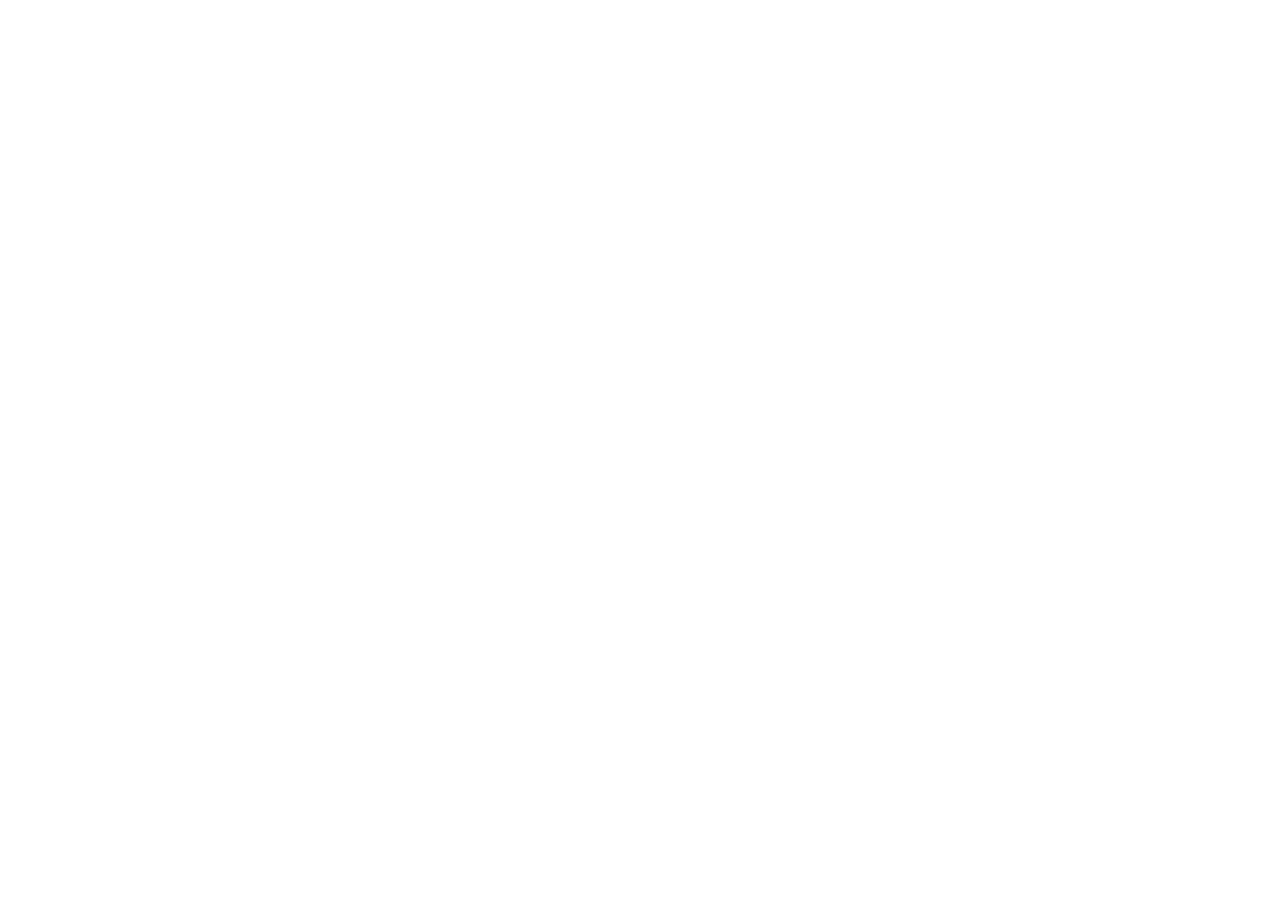
==== index.html @ 256da6f1 "feat: project scaffold with fleet data for 9 DA40NG aircraft" ====
<!DOCTYPE html>
<html lang="it">
<head>
  <meta charset="UTF-8">
  <meta name="viewport" content="width=device-width, initial-scale=1.0">
  <title>DA40NG Mass & Balance — Urbe Flight School</title>
  <link rel="stylesheet" href="css/style.css">
</head>
<body>
  <div id="app"></div>
  <script type="module" src="js/ui.js"></script>
</body>
</html>
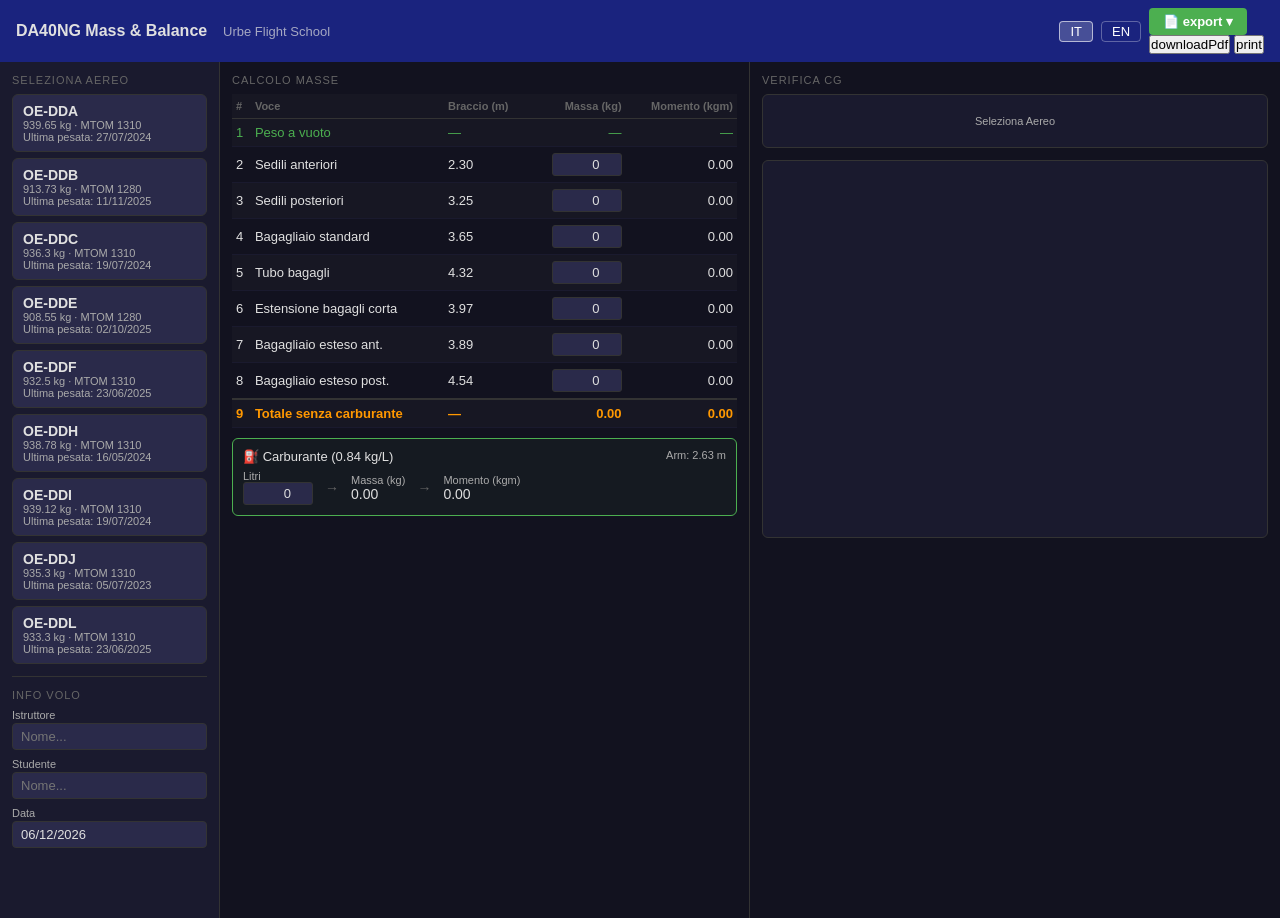
==== commit d41baa6e: "fix: use dd/mm/yyyy date format instead of browser date picker" ====
--- a/index.html
+++ b/index.html
@@ -7,7 +7,112 @@
   <link rel="stylesheet" href="css/style.css">
 </head>
 <body>
-  <div id="app"></div>
-  <script type="module" src="js/ui.js"></script>
+
+<!-- Top Bar -->
+<div class="topbar">
+  <div>
+    <span class="topbar-title" data-i18n="appTitle">DA40NG Mass & Balance</span>
+    <span class="topbar-subtitle" data-i18n="appSubtitle">Urbe Flight School</span>
+  </div>
+  <div class="topbar-actions">
+    <button class="lang-btn active" data-lang="it">IT</button>
+    <button class="lang-btn" data-lang="en">EN</button>
+    <div class="dropdown" id="exportDropdown">
+      <button class="btn-pdf" id="btnExport">📄 <span data-i18n="export">Esporta</span> ▾</button>
+      <div class="dropdown-menu" id="exportMenu">
+        <button class="dropdown-item" id="btnDownloadPdf" data-i18n="downloadPdf">Scarica PDF</button>
+        <button class="dropdown-item" id="btnPrint" data-i18n="print">Stampa</button>
+      </div>
+    </div>
+  </div>
+</div>
+
+<!-- Dashboard 3-column layout -->
+<div class="dashboard">
+
+  <!-- LEFT: Aircraft selection + flight info -->
+  <div class="panel-left">
+    <div class="section-label" data-i18n="selectAircraft">Seleziona Aereo</div>
+    <div id="aircraftList"></div>
+
+    <div class="flight-info">
+      <div class="section-label" data-i18n="flightInfo">Info Volo</div>
+      <div class="field-group">
+        <div class="field-label" data-i18n="instructor">Istruttore</div>
+        <input class="field-input" type="text" id="instructorName" placeholder="Nome...">
+      </div>
+      <div class="field-group">
+        <div class="field-label" data-i18n="student">Studente</div>
+        <input class="field-input" type="text" id="studentName" placeholder="Nome...">
+      </div>
+      <div class="field-group">
+        <div class="field-label" data-i18n="date">Data</div>
+        <input class="field-input" type="text" id="flightDate" placeholder="gg/mm/aaaa" maxlength="10">
+      </div>
+    </div>
+  </div>
+
+  <!-- CENTER: Weight calculation table -->
+  <div class="panel-center">
+    <div class="section-label" data-i18n="massCalc">Calcolo Masse</div>
+    <table class="calc-table">
+      <thead>
+        <tr>
+          <th>#</th>
+          <th data-i18n="station">Voce</th>
+          <th data-i18n="arm">Braccio (m)</th>
+          <th data-i18n="massKg">Massa (kg)</th>
+          <th data-i18n="momentKgm">Momento (kgm)</th>
+        </tr>
+      </thead>
+      <tbody id="calcBody"></tbody>
+    </table>
+
+    <!-- Fuel section -->
+    <div class="fuel-section">
+      <div class="fuel-header">
+        <span>⛽ <span data-i18n="fuel">Carburante</span> (0.84 kg/L)</span>
+        <span style="font-size:11px;color:var(--text-secondary);">Arm: 2.63 m</span>
+      </div>
+      <div class="fuel-input-row">
+        <div>
+          <div class="fuel-label" data-i18n="fuelLiters">Litri</div>
+          <input class="mass-input" type="number" id="fuelInput" min="0" max="148" step="1" value="0">
+        </div>
+        <div style="color:var(--text-muted);">→</div>
+        <div>
+          <div class="fuel-label" data-i18n="massKg">Massa (kg)</div>
+          <span id="fuelMassDisplay">0.00</span>
+        </div>
+        <div style="color:var(--text-muted);">→</div>
+        <div>
+          <div class="fuel-label" data-i18n="momentKgm">Momento (kgm)</div>
+          <span id="fuelMomentDisplay">0.00</span>
+        </div>
+      </div>
+    </div>
+
+    <!-- Totals -->
+    <div id="totalsSection" style="margin-top: 10px;"></div>
+  </div>
+
+  <!-- RIGHT: CG verification + diagram -->
+  <div class="panel-right">
+    <div class="section-label" data-i18n="cgVerification">Verifica CG</div>
+
+    <div class="warning-banner" id="warningBanner"></div>
+
+    <div class="result-grid" id="resultGrid"></div>
+
+    <div class="canvas-container">
+      <canvas id="cgCanvas"></canvas>
+    </div>
+  </div>
+
+</div>
+
+<div class="print-footer" data-i18n="generatedBy">Generato da Urbe W&B Dashboard</div>
+
+<script type="module" src="js/ui.js"></script>
 </body>
 </html>
--- a/css/style.css
+++ b/css/style.css
@@ -0,0 +1,315 @@
+/* DA40NG W&B Dashboard Styles */
+
+* { margin: 0; padding: 0; box-sizing: border-box; }
+
+:root {
+  --bg-primary: #12121f;
+  --bg-secondary: #1a1a2e;
+  --bg-card: #2a2a4a;
+  --bg-topbar: #1a237e;
+  --text-primary: #e0e0e0;
+  --text-secondary: #aaa;
+  --text-muted: #666;
+  --border: #333;
+  --green: #4CAF50;
+  --red: #f44336;
+  --orange: #FF9800;
+  --blue: #2196F3;
+}
+
+body {
+  font-family: -apple-system, BlinkMacSystemFont, 'Segoe UI', Roboto, sans-serif;
+  background: var(--bg-primary);
+  color: var(--text-primary);
+  font-size: 14px;
+  min-height: 100vh;
+}
+
+/* Top bar */
+.topbar {
+  background: var(--bg-topbar);
+  padding: 8px 16px;
+  display: flex;
+  justify-content: space-between;
+  align-items: center;
+}
+
+.topbar-title { font-size: 16px; font-weight: bold; }
+.topbar-subtitle { opacity: 0.7; font-size: 13px; margin-left: 12px; }
+
+.topbar-actions { display: flex; gap: 8px; align-items: center; }
+
+.lang-btn {
+  background: none;
+  border: 1px solid rgba(255,255,255,0.3);
+  color: white;
+  padding: 2px 10px;
+  border-radius: 4px;
+  cursor: pointer;
+  font-size: 13px;
+}
+.lang-btn.active {
+  background: rgba(255,255,255,0.2);
+  border-color: rgba(255,255,255,0.6);
+}
+
+.btn-pdf {
+  background: var(--green);
+  border: none;
+  color: white;
+  padding: 6px 14px;
+  border-radius: 4px;
+  cursor: pointer;
+  font-size: 13px;
+  font-weight: bold;
+}
+.btn-pdf:hover { opacity: 0.9; }
+
+/* Main layout */
+.dashboard {
+  display: grid;
+  grid-template-columns: 220px 1fr 1fr;
+  min-height: calc(100vh - 44px);
+}
+
+/* Left panel */
+.panel-left {
+  background: var(--bg-secondary);
+  padding: 12px;
+  border-right: 1px solid var(--border);
+  overflow-y: auto;
+}
+
+.section-label {
+  font-size: 11px;
+  text-transform: uppercase;
+  color: var(--text-muted);
+  letter-spacing: 1px;
+  margin-bottom: 8px;
+}
+
+.aircraft-card {
+  background: var(--bg-card);
+  border: 1px solid var(--border);
+  border-radius: 6px;
+  padding: 8px 10px;
+  margin-bottom: 6px;
+  cursor: pointer;
+  transition: border-color 0.2s;
+}
+.aircraft-card:hover { border-color: var(--text-secondary); }
+.aircraft-card.selected { border-color: var(--green); border-width: 2px; }
+.aircraft-card .reg { font-weight: bold; font-size: 14px; }
+.aircraft-card.selected .reg { color: var(--green); }
+.aircraft-card .detail { font-size: 11px; color: var(--text-secondary); }
+
+.flight-info { border-top: 1px solid var(--border); margin-top: 12px; padding-top: 12px; }
+
+.field-group { margin-bottom: 8px; }
+.field-label { font-size: 11px; color: var(--text-secondary); margin-bottom: 2px; }
+.field-input {
+  width: 100%;
+  background: var(--bg-card);
+  border: 1px solid var(--border);
+  border-radius: 4px;
+  padding: 5px 8px;
+  color: var(--text-primary);
+  font-size: 13px;
+}
+
+/* Center panel */
+.panel-center {
+  background: var(--bg-primary);
+  padding: 12px;
+  border-right: 1px solid var(--border);
+  overflow-y: auto;
+}
+
+.calc-table {
+  width: 100%;
+  border-collapse: collapse;
+  font-size: 13px;
+}
+.calc-table th {
+  text-align: left;
+  padding: 6px 4px;
+  color: var(--text-muted);
+  border-bottom: 1px solid var(--border);
+  font-size: 11px;
+}
+.calc-table th:nth-child(4),
+.calc-table th:nth-child(5) { text-align: right; }
+
+.calc-table td { padding: 6px 4px; border-bottom: 1px solid #1a1a2e; }
+.calc-table td:nth-child(4),
+.calc-table td:nth-child(5) { text-align: right; }
+
+.calc-table tr:nth-child(odd) { background: rgba(255,255,255,0.02); }
+.calc-table tr.auto-filled { color: var(--green); }
+
+.mass-input {
+  width: 70px;
+  background: var(--bg-card);
+  border: 1px solid var(--border);
+  border-radius: 3px;
+  padding: 3px 6px;
+  color: var(--text-primary);
+  text-align: right;
+  font-size: 13px;
+}
+.mass-input:focus { border-color: var(--blue); outline: none; }
+.mass-input.warning { border-color: var(--orange); background: rgba(255,152,0,0.1); }
+
+.subtotal-row {
+  border-top: 2px solid var(--border);
+  font-weight: bold;
+}
+.subtotal-row.no-fuel { color: var(--orange); }
+.subtotal-row.with-fuel { color: var(--green); }
+
+.fuel-section {
+  background: rgba(76,175,80,0.05);
+  border: 1px solid var(--green);
+  border-radius: 6px;
+  padding: 10px;
+  margin-top: 10px;
+}
+.fuel-section .fuel-header {
+  display: flex;
+  justify-content: space-between;
+  margin-bottom: 6px;
+  font-size: 13px;
+}
+.fuel-input-row {
+  display: flex;
+  gap: 12px;
+  align-items: center;
+}
+.fuel-label { font-size: 11px; color: var(--text-secondary); }
+
+/* Right panel */
+.panel-right {
+  background: var(--bg-primary);
+  padding: 12px;
+  overflow-y: auto;
+}
+
+.result-grid {
+  display: grid;
+  grid-template-columns: 1fr 1fr;
+  gap: 8px;
+  margin-bottom: 12px;
+}
+
+.result-card {
+  border-radius: 6px;
+  padding: 10px;
+  text-align: center;
+}
+.result-card .result-label { font-size: 11px; color: var(--text-secondary); }
+.result-card .result-value { font-size: 20px; font-weight: bold; margin: 4px 0; }
+.result-card .result-status { font-size: 11px; font-weight: bold; }
+
+.result-card.ok {
+  background: rgba(76,175,80,0.08);
+  border: 1px solid var(--green);
+}
+.result-card.ok .result-value { color: var(--green); }
+.result-card.ok .result-status { color: var(--green); }
+
+.result-card.fail {
+  background: rgba(244,67,54,0.08);
+  border: 1px solid var(--red);
+}
+.result-card.fail .result-value { color: var(--red); }
+.result-card.fail .result-status { color: var(--red); }
+
+.result-card.ref {
+  background: rgba(255,152,0,0.08);
+  border: 1px solid var(--orange);
+}
+.result-card.ref .result-value { color: var(--orange); }
+.result-card.ref .result-status { color: var(--orange); }
+
+.result-card.neutral {
+  background: var(--bg-secondary);
+  border: 1px solid var(--border);
+}
+
+.warning-banner {
+  background: rgba(244,67,54,0.1);
+  border: 1px solid var(--red);
+  border-radius: 6px;
+  padding: 8px 12px;
+  margin-bottom: 12px;
+  color: var(--red);
+  font-weight: bold;
+  text-align: center;
+  display: none;
+}
+.warning-banner.visible { display: block; }
+
+.canvas-container {
+  background: var(--bg-secondary);
+  border-radius: 6px;
+  border: 1px solid var(--border);
+  padding: 8px;
+}
+.canvas-container canvas {
+  width: 100%;
+  height: 360px;
+  display: block;
+}
+
+/* Responsive */
+@media (max-width: 1024px) {
+  .dashboard { grid-template-columns: 180px 1fr 1fr; }
+}
+
+@media (max-width: 768px) {
+  .dashboard {
+    grid-template-columns: 1fr;
+    grid-template-rows: auto auto auto;
+  }
+  .panel-left { border-right: none; border-bottom: 1px solid var(--border); }
+  .panel-center { border-right: none; border-bottom: 1px solid var(--border); }
+  .topbar { flex-wrap: wrap; gap: 8px; }
+}
+
+/* Print styles */
+@media print {
+  body { background: white; color: black; font-size: 11px; }
+  .topbar { background: white; color: black; border-bottom: 2px solid black; }
+  .topbar-actions .lang-btn { display: none; }
+  .panel-left .aircraft-card:not(.selected) { display: none; }
+  .aircraft-card { border-color: black; }
+  .dashboard { display: block; }
+  .panel-left, .panel-center, .panel-right {
+    background: white;
+    border: none;
+    page-break-inside: avoid;
+  }
+  .mass-input, .field-input {
+    border: none;
+    background: none;
+    font-weight: bold;
+  }
+  .result-card {
+    border-color: #333;
+    background: none;
+  }
+  .canvas-container { background: white; border-color: #333; }
+  .warning-banner { border-color: red; }
+
+  .print-footer {
+    display: block;
+    text-align: center;
+    margin-top: 20px;
+    font-size: 10px;
+    color: #666;
+    border-top: 1px solid #ccc;
+    padding-top: 8px;
+  }
+}
+
+.print-footer { display: none; }
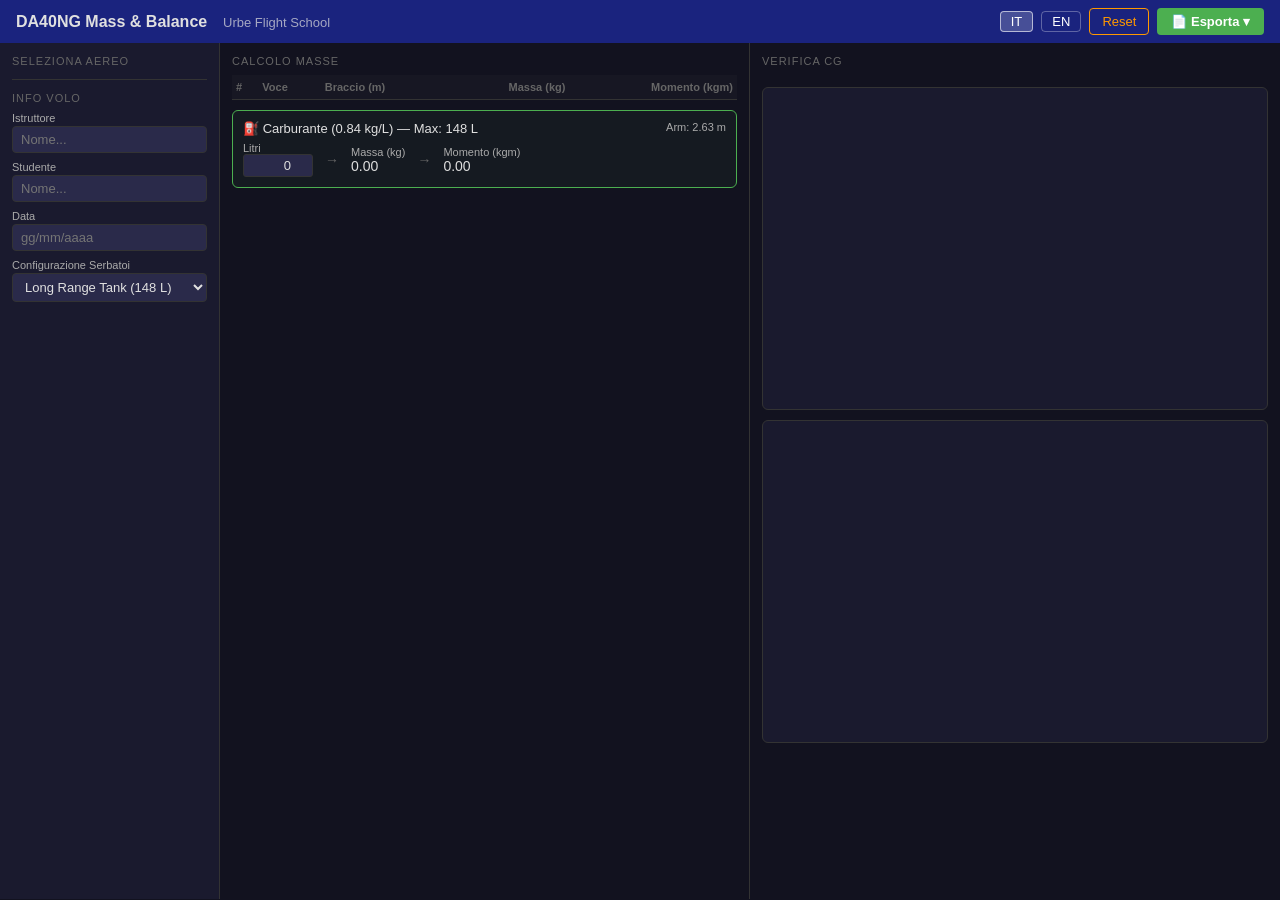
==== commit 00f13f34: "feat: add Reset button to clear all inputs" ====
--- a/index.html
+++ b/index.html
@@ -17,6 +17,7 @@
   <div class="topbar-actions">
     <button class="lang-btn active" data-lang="it">IT</button>
     <button class="lang-btn" data-lang="en">EN</button>
+    <button class="btn-reset" id="btnReset" data-i18n="reset">Reset</button>
     <div class="dropdown" id="exportDropdown">
       <button class="btn-pdf" id="btnExport">📄 <span data-i18n="export">Esporta</span> ▾</button>
       <div class="dropdown-menu" id="exportMenu">
@@ -49,6 +50,13 @@
         <div class="field-label" data-i18n="date">Data</div>
         <input class="field-input" type="text" id="flightDate" placeholder="gg/mm/aaaa" maxlength="10">
       </div>
+      <div class="field-group">
+        <div class="field-label" data-i18n="tankConfig">Configurazione Serbatoi</div>
+        <select class="field-input" id="tankConfigSelect">
+          <option value="longRange" selected>Long Range Tank (148 L)</option>
+          <option value="standard">Standard Tank (106 L)</option>
+        </select>
+      </div>
     </div>
   </div>
 
@@ -71,7 +79,7 @@
     <!-- Fuel section -->
     <div class="fuel-section">
       <div class="fuel-header">
-        <span>⛽ <span data-i18n="fuel">Carburante</span> (0.84 kg/L)</span>
+        <span>⛽ <span data-i18n="fuel">Carburante</span> (0.84 kg/L) — Max: <span id="maxFuelDisplay">148</span> L</span>
         <span style="font-size:11px;color:var(--text-secondary);">Arm: 2.63 m</span>
       </div>
       <div class="fuel-input-row">
@@ -107,6 +115,9 @@
     <div class="canvas-container">
       <canvas id="cgCanvas"></canvas>
     </div>
+    <div class="canvas-container" style="margin-top: 10px;">
+      <canvas id="momentCanvas"></canvas>
+    </div>
   </div>
 
 </div>
--- a/css/style.css
+++ b/css/style.css
@@ -53,6 +53,17 @@
   border-color: rgba(255,255,255,0.6);
 }
 
+.btn-reset {
+  background: none;
+  border: 1px solid var(--orange);
+  color: var(--orange);
+  padding: 5px 12px;
+  border-radius: 4px;
+  cursor: pointer;
+  font-size: 13px;
+}
+.btn-reset:hover { background: rgba(255,152,0,0.1); }
+
 .btn-pdf {
   background: var(--green);
   border: none;
@@ -65,6 +76,45 @@
 }
 .btn-pdf:hover { opacity: 0.9; }
 
+/* Export dropdown */
+.dropdown {
+  position: relative;
+}
+.dropdown-menu {
+  display: none;
+  position: absolute;
+  top: 100%;
+  right: 0;
+  margin-top: 4px;
+  background: var(--bg-card);
+  border: 1px solid var(--border);
+  border-radius: 6px;
+  min-width: 160px;
+  box-shadow: 0 4px 12px rgba(0,0,0,0.4);
+  z-index: 100;
+  overflow: hidden;
+}
+.dropdown-menu.open {
+  display: block;
+}
+.dropdown-item {
+  display: block;
+  width: 100%;
+  padding: 10px 14px;
+  background: none;
+  border: none;
+  color: var(--text-primary);
+  font-size: 13px;
+  text-align: left;
+  cursor: pointer;
+}
+.dropdown-item:hover {
+  background: rgba(255,255,255,0.08);
+}
+.dropdown-item + .dropdown-item {
+  border-top: 1px solid var(--border);
+}
+
 /* Main layout */
 .dashboard {
   display: grid;
@@ -257,7 +307,7 @@
 }
 .canvas-container canvas {
   width: 100%;
-  height: 360px;
+  aspect-ratio: 16 / 10;
   display: block;
 }
 
@@ -278,28 +328,55 @@
 
 /* Print styles */
 @media print {
-  body { background: white; color: black; font-size: 11px; }
-  .topbar { background: white; color: black; border-bottom: 2px solid black; }
+  * { color-adjust: exact; -webkit-print-color-adjust: exact; print-color-adjust: exact; }
+  body { background: white !important; color: black !important; font-size: 11px; }
+  .topbar { background: white !important; color: black !important; border-bottom: 2px solid black; }
+  .topbar-title, .topbar-subtitle { color: black !important; opacity: 1 !important; }
   .topbar-actions .lang-btn { display: none; }
+  .topbar-actions .dropdown { display: none; }
+  .topbar-actions .btn-reset { display: none; }
   .panel-left .aircraft-card:not(.selected) { display: none; }
-  .aircraft-card { border-color: black; }
+  .aircraft-card { border-color: black !important; background: white !important; }
+  .aircraft-card .reg { color: black !important; }
+  .aircraft-card .detail { color: #333 !important; }
   .dashboard { display: block; }
   .panel-left, .panel-center, .panel-right {
-    background: white;
+    background: white !important;
     border: none;
     page-break-inside: avoid;
   }
+  .section-label { color: #333 !important; }
+  .field-label { color: #333 !important; }
   .mass-input, .field-input {
     border: none;
-    background: none;
+    background: none !important;
     font-weight: bold;
+    color: black !important;
   }
-  .result-card {
-    border-color: #333;
-    background: none;
-  }
-  .canvas-container { background: white; border-color: #333; }
-  .warning-banner { border-color: red; }
+  .calc-table th { color: #333 !important; }
+  .calc-table td { color: black !important; border-bottom-color: #ccc !important; }
+  .calc-table tr { background: white !important; }
+  .calc-table tr.auto-filled { color: #2E7D32 !important; }
+  .subtotal-row.no-fuel { color: #e65100 !important; }
+  .subtotal-row.with-fuel { color: #2E7D32 !important; }
+  .moment-cell { color: #333 !important; }
+  .fuel-section { background: #f1f8e9 !important; border-color: #2E7D32 !important; }
+  .fuel-section, .fuel-section * { color: black !important; }
+  .fuel-label { color: #333 !important; }
+  #fuelMassDisplay, #fuelMomentDisplay { color: black !important; }
+  .result-card { border-color: #333 !important; background: white !important; }
+  .result-card .result-label { color: #333 !important; }
+  .result-card .result-value { color: black !important; }
+  .result-card.ok .result-value { color: #2E7D32 !important; }
+  .result-card.ok .result-status { color: #2E7D32 !important; }
+  .result-card.fail .result-value { color: #c62828 !important; }
+  .result-card.fail .result-status { color: #c62828 !important; }
+  .result-card.ref .result-value { color: #e65100 !important; }
+  .result-card.ref .result-status { color: #e65100 !important; }
+  .result-card.neutral .result-value { color: black !important; }
+  .canvas-container { background: transparent !important; border-color: #333 !important; }
+  .warning-banner { border-color: red !important; color: red !important; background: #fff0f0 !important; }
+  .flight-info { border-top-color: #ccc !important; }
 
   .print-footer {
     display: block;
@@ -313,3 +390,26 @@
 }
 
 .print-footer { display: none; }
+
+/* PDF capture mode (applied temporarily during html2canvas screenshot) */
+body.pdf-capture { background: white; color: black; font-size: 11px; }
+body.pdf-capture .topbar { background: white; color: black; border-bottom: 2px solid black; }
+body.pdf-capture .topbar-actions .lang-btn { display: none; }
+body.pdf-capture .topbar-actions .dropdown { display: none; }
+body.pdf-capture .panel-left .aircraft-card:not(.selected) { display: none; }
+body.pdf-capture .aircraft-card { border-color: black; }
+body.pdf-capture .dashboard { display: block; }
+body.pdf-capture .panel-left,
+body.pdf-capture .panel-center,
+body.pdf-capture .panel-right { background: white; border: none; }
+body.pdf-capture .mass-input,
+body.pdf-capture .field-input { border: none; background: none; font-weight: bold; color: black; }
+body.pdf-capture .result-card { border-color: #333; background: none; }
+body.pdf-capture .canvas-container { background: transparent; border-color: #333; }
+body.pdf-capture .section-label { color: #333; }
+body.pdf-capture .calc-table th { color: #333; }
+body.pdf-capture .calc-table td { color: black; border-bottom-color: #ccc; }
+body.pdf-capture .subtotal-row.no-fuel { color: #e65100; }
+body.pdf-capture .subtotal-row.with-fuel { color: #2E7D32; }
+body.pdf-capture .fuel-section { border-color: #2E7D32; background: rgba(76,175,80,0.05); }
+body.pdf-capture .print-footer { display: block; }
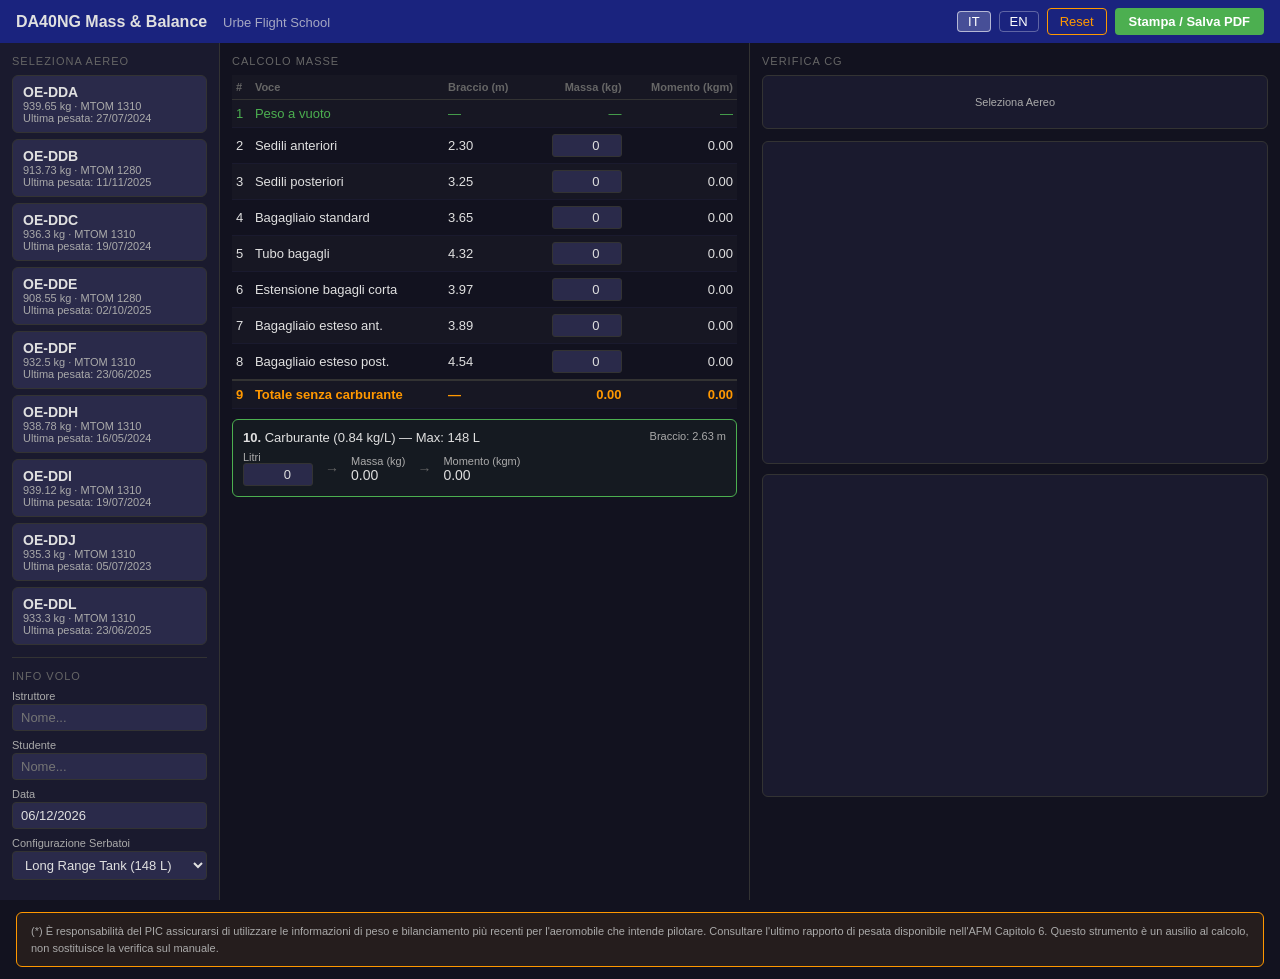
==== commit 6fd44035: "polish: merge export buttons, fix i18n gaps, move MZFM to constant, remove dead CSS, add canvas fall" ====
--- a/index.html
+++ b/index.html
@@ -18,13 +18,7 @@
     <button class="lang-btn active" data-lang="it">IT</button>
     <button class="lang-btn" data-lang="en">EN</button>
     <button class="btn-reset" id="btnReset" data-i18n="reset">Reset</button>
-    <div class="dropdown" id="exportDropdown">
-      <button class="btn-pdf" id="btnExport">📄 <span data-i18n="export">Esporta</span> ▾</button>
-      <div class="dropdown-menu" id="exportMenu">
-        <button class="dropdown-item" id="btnDownloadPdf" data-i18n="downloadPdf">Scarica PDF</button>
-        <button class="dropdown-item" id="btnPrint" data-i18n="print">Stampa</button>
-      </div>
-    </div>
+    <button class="btn-pdf" id="btnPrint" data-i18n="printSavePdf">Stampa / Salva PDF</button>
   </div>
 </div>
 
@@ -53,8 +47,8 @@
       <div class="field-group">
         <div class="field-label" data-i18n="tankConfig">Configurazione Serbatoi</div>
         <select class="field-input" id="tankConfigSelect">
-          <option value="longRange" selected>Long Range Tank (148 L)</option>
-          <option value="standard">Standard Tank (106 L)</option>
+          <option value="longRange" selected data-i18n="longRange">Long Range Tank (148 L)</option>
+          <option value="standard" data-i18n="standard">Standard Tank (106 L)</option>
         </select>
       </div>
     </div>
@@ -76,23 +70,23 @@
       <tbody id="calcBody"></tbody>
     </table>
 
-    <!-- Fuel section -->
+    <!-- Fuel section (Station 10) -->
     <div class="fuel-section">
       <div class="fuel-header">
-        <span>⛽ <span data-i18n="fuel">Carburante</span> (0.84 kg/L) — Max: <span id="maxFuelDisplay">148</span> L</span>
-        <span style="font-size:11px;color:var(--text-secondary);">Arm: 2.63 m</span>
+        <span><b>10.</b> <span data-i18n="fuel">Carburante</span> (0.84 kg/L) — Max: <span id="maxFuelDisplay">148</span> L</span>
+        <span class="fuel-arm-label"><span data-i18n="armLabel">Braccio</span>: 2.63 m</span>
       </div>
       <div class="fuel-input-row">
         <div>
           <div class="fuel-label" data-i18n="fuelLiters">Litri</div>
           <input class="mass-input" type="number" id="fuelInput" min="0" max="148" step="1" value="0">
         </div>
-        <div style="color:var(--text-muted);">→</div>
+        <div class="fuel-arrow">→</div>
         <div>
           <div class="fuel-label" data-i18n="massKg">Massa (kg)</div>
           <span id="fuelMassDisplay">0.00</span>
         </div>
-        <div style="color:var(--text-muted);">→</div>
+        <div class="fuel-arrow">→</div>
         <div>
           <div class="fuel-label" data-i18n="momentKgm">Momento (kgm)</div>
           <span id="fuelMomentDisplay">0.00</span>
@@ -122,6 +116,8 @@
 
 </div>
 
+<div class="disclaimer" data-i18n="disclaimer">(*) È responsabilità del PIC assicurarsi di utilizzare le informazioni di peso e bilanciamento più recenti per l'aeromobile che intende pilotare. Consultare l'ultimo rapporto di pesata disponibile nell'AFM Capitolo 6. Questo strumento è un ausilio al calcolo, non sostituisce la verifica sul manuale.</div>
+
 <div class="print-footer" data-i18n="generatedBy">Generato da Urbe W&B Dashboard</div>
 
 <script type="module" src="js/ui.js"></script>
--- a/css/style.css
+++ b/css/style.css
@@ -76,44 +76,9 @@
 }
 .btn-pdf:hover { opacity: 0.9; }
 
-/* Export dropdown */
-.dropdown {
-  position: relative;
-}
-.dropdown-menu {
-  display: none;
-  position: absolute;
-  top: 100%;
-  right: 0;
-  margin-top: 4px;
-  background: var(--bg-card);
-  border: 1px solid var(--border);
-  border-radius: 6px;
-  min-width: 160px;
-  box-shadow: 0 4px 12px rgba(0,0,0,0.4);
-  z-index: 100;
-  overflow: hidden;
-}
-.dropdown-menu.open {
-  display: block;
-}
-.dropdown-item {
-  display: block;
-  width: 100%;
-  padding: 10px 14px;
-  background: none;
-  border: none;
-  color: var(--text-primary);
-  font-size: 13px;
-  text-align: left;
-  cursor: pointer;
-}
-.dropdown-item:hover {
-  background: rgba(255,255,255,0.08);
-}
-.dropdown-item + .dropdown-item {
-  border-top: 1px solid var(--border);
-}
+/* Fuel section helpers */
+.fuel-arrow { color: var(--text-muted); }
+.fuel-arm-label { font-size: 11px; color: var(--text-secondary); }
 
 /* Main layout */
 .dashboard {
@@ -308,6 +273,7 @@
 .canvas-container canvas {
   width: 100%;
   aspect-ratio: 16 / 10;
+  min-height: 200px;
   display: block;
 }
 
@@ -333,7 +299,6 @@
   .topbar { background: white !important; color: black !important; border-bottom: 2px solid black; }
   .topbar-title, .topbar-subtitle { color: black !important; opacity: 1 !important; }
   .topbar-actions .lang-btn { display: none; }
-  .topbar-actions .dropdown { display: none; }
   .topbar-actions .btn-reset { display: none; }
   .panel-left .aircraft-card:not(.selected) { display: none; }
   .aircraft-card { border-color: black !important; background: white !important; }
@@ -376,6 +341,7 @@
   .result-card.neutral .result-value { color: black !important; }
   .canvas-container { background: transparent !important; border-color: #333 !important; }
   .warning-banner { border-color: red !important; color: red !important; background: #fff0f0 !important; }
+  .disclaimer { background: none !important; border-color: #999 !important; color: #333 !important; margin: 8px 0 !important; }
   .flight-info { border-top-color: #ccc !important; }
 
   .print-footer {
@@ -389,27 +355,16 @@
   }
 }
 
+.disclaimer {
+  background: rgba(255,152,0,0.08);
+  border: 1px solid var(--orange);
+  border-radius: 6px;
+  padding: 10px 14px;
+  margin: 12px 16px;
+  font-size: 11px;
+  color: var(--text-secondary);
+  line-height: 1.5;
+}
+
 .print-footer { display: none; }
 
-/* PDF capture mode (applied temporarily during html2canvas screenshot) */
-body.pdf-capture { background: white; color: black; font-size: 11px; }
-body.pdf-capture .topbar { background: white; color: black; border-bottom: 2px solid black; }
-body.pdf-capture .topbar-actions .lang-btn { display: none; }
-body.pdf-capture .topbar-actions .dropdown { display: none; }
-body.pdf-capture .panel-left .aircraft-card:not(.selected) { display: none; }
-body.pdf-capture .aircraft-card { border-color: black; }
-body.pdf-capture .dashboard { display: block; }
-body.pdf-capture .panel-left,
-body.pdf-capture .panel-center,
-body.pdf-capture .panel-right { background: white; border: none; }
-body.pdf-capture .mass-input,
-body.pdf-capture .field-input { border: none; background: none; font-weight: bold; color: black; }
-body.pdf-capture .result-card { border-color: #333; background: none; }
-body.pdf-capture .canvas-container { background: transparent; border-color: #333; }
-body.pdf-capture .section-label { color: #333; }
-body.pdf-capture .calc-table th { color: #333; }
-body.pdf-capture .calc-table td { color: black; border-bottom-color: #ccc; }
-body.pdf-capture .subtotal-row.no-fuel { color: #e65100; }
-body.pdf-capture .subtotal-row.with-fuel { color: #2E7D32; }
-body.pdf-capture .fuel-section { border-color: #2E7D32; background: rgba(76,175,80,0.05); }
-body.pdf-capture .print-footer { display: block; }
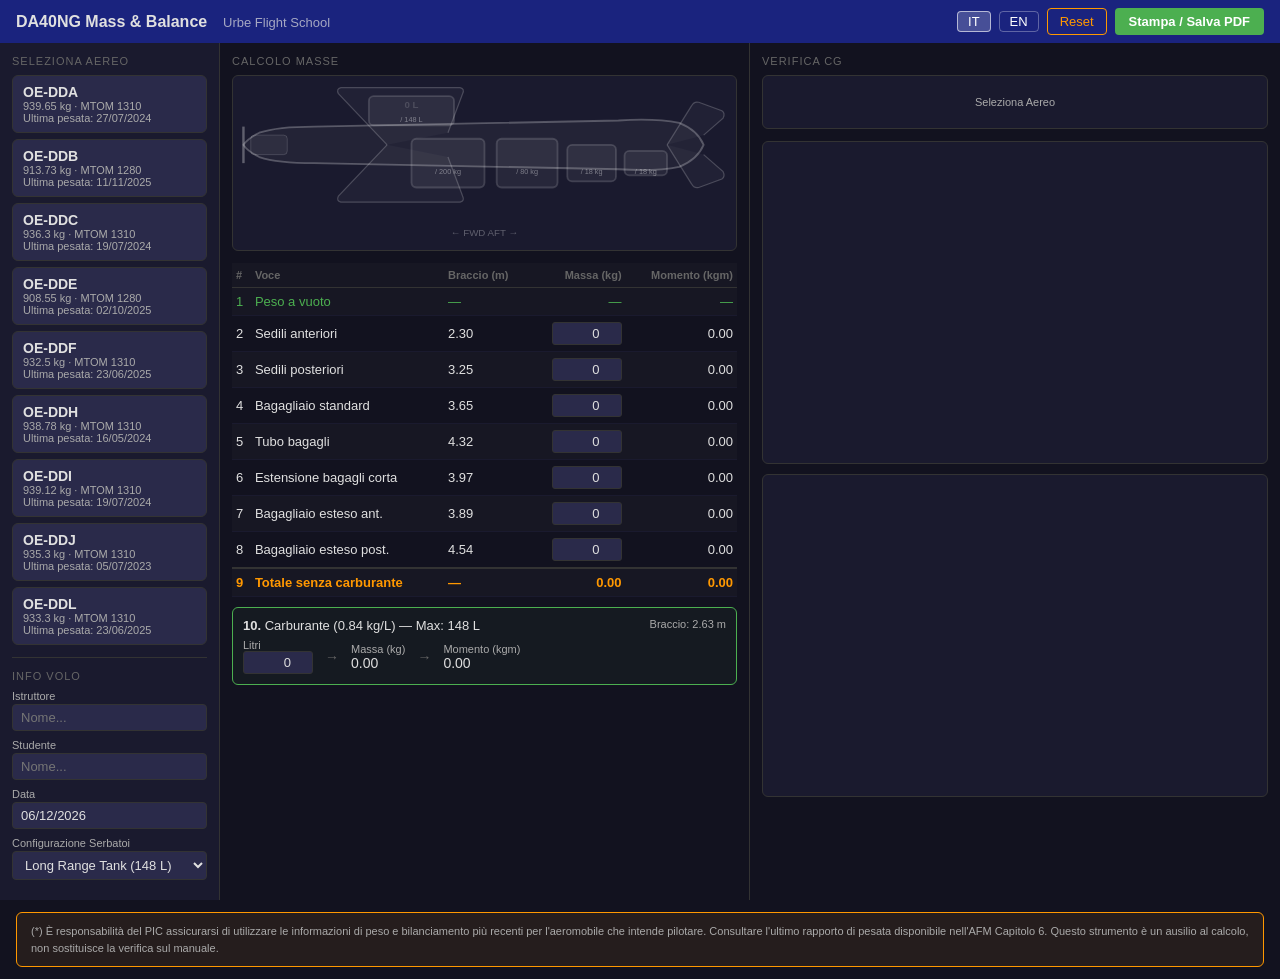
==== commit ae10c4ed: "feat: interactive DA40NG top-down schematic with weight distribution zones" ====
--- a/index.html
+++ b/index.html
@@ -57,6 +57,7 @@
   <!-- CENTER: Weight calculation table -->
   <div class="panel-center">
     <div class="section-label" data-i18n="massCalc">Calcolo Masse</div>
+    <div id="aircraftView" class="aircraft-view-container"></div>
     <table class="calc-table">
       <thead>
         <tr>
@@ -79,7 +80,7 @@
       <div class="fuel-input-row">
         <div>
           <div class="fuel-label" data-i18n="fuelLiters">Litri</div>
-          <input class="mass-input" type="number" id="fuelInput" min="0" max="148" step="1" value="0">
+          <input class="mass-input" type="number" id="fuelInput" min="0" max="148" step="1" value="0" inputmode="decimal">
         </div>
         <div class="fuel-arrow">→</div>
         <div>
--- a/css/style.css
+++ b/css/style.css
@@ -145,6 +145,17 @@
   border-collapse: collapse;
   font-size: 13px;
 }
+.aircraft-view-container {
+  background: var(--bg-secondary);
+  border: 1px solid var(--border);
+  border-radius: 6px;
+  padding: 8px;
+  margin-bottom: 12px;
+}
+.aircraft-svg { width: 100%; height: auto; display: block; }
+.aircraft-svg .zone-rect { transition: fill 0.3s, stroke 0.3s; }
+.aircraft-svg .zone-rect:hover { filter: brightness(1.3); }
+
 .calc-table th {
   text-align: left;
   padding: 6px 4px;
@@ -340,6 +351,10 @@
   .result-card.ref .result-status { color: #e65100 !important; }
   .result-card.neutral .result-value { color: black !important; }
   .canvas-container { background: transparent !important; border-color: #333 !important; }
+  .aircraft-view-container { background: white !important; border-color: #ccc !important; }
+  .aircraft-svg path, .aircraft-svg line { stroke: #333 !important; }
+  .aircraft-svg rect.zone-rect { stroke-width: 1 !important; }
+  .aircraft-svg text { fill: #333 !important; }
   .warning-banner { border-color: red !important; color: red !important; background: #fff0f0 !important; }
   .disclaimer { background: none !important; border-color: #999 !important; color: #333 !important; margin: 8px 0 !important; }
   .flight-info { border-top-color: #ccc !important; }
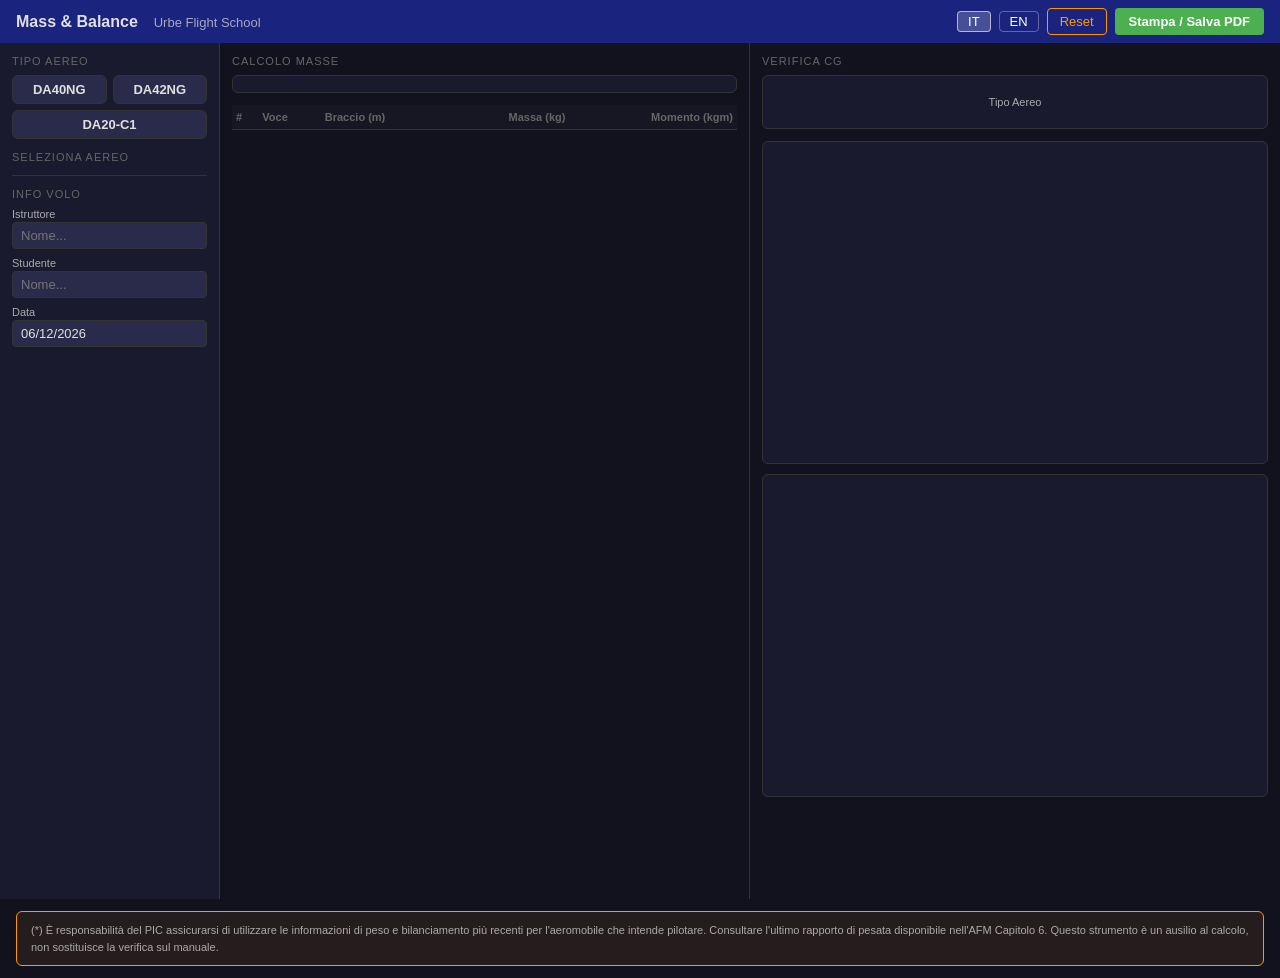
==== commit 26fb47d7: "feat: add DA42NG and DA20-C1 aircraft type support Add multi-type architecture supporting DA40NG, DA" ====
--- a/index.html
+++ b/index.html
@@ -3,7 +3,7 @@
 <head>
   <meta charset="UTF-8">
   <meta name="viewport" content="width=device-width, initial-scale=1.0">
-  <title>DA40NG Mass & Balance — Urbe Flight School</title>
+  <title>Mass & Balance — Urbe Flight School</title>
   <link rel="stylesheet" href="css/style.css">
 </head>
 <body>
@@ -11,7 +11,7 @@
 <!-- Top Bar -->
 <div class="topbar">
   <div>
-    <span class="topbar-title" data-i18n="appTitle">DA40NG Mass & Balance</span>
+    <span class="topbar-title" data-i18n="appTitle">Mass & Balance</span>
     <span class="topbar-subtitle" data-i18n="appSubtitle">Urbe Flight School</span>
   </div>
   <div class="topbar-actions">
@@ -25,9 +25,12 @@
 <!-- Dashboard 3-column layout -->
 <div class="dashboard">
 
-  <!-- LEFT: Aircraft selection + flight info -->
+  <!-- LEFT: Type + Aircraft selection + flight info -->
   <div class="panel-left">
-    <div class="section-label" data-i18n="selectAircraft">Seleziona Aereo</div>
+    <div class="section-label" data-i18n="selectType">Tipo Aereo</div>
+    <div id="typeList" class="type-list"></div>
+
+    <div class="section-label" style="margin-top:12px" data-i18n="selectAircraft">Seleziona Aereo</div>
     <div id="aircraftList"></div>
 
     <div class="flight-info">
@@ -44,12 +47,9 @@
         <div class="field-label" data-i18n="date">Data</div>
         <input class="field-input" type="text" id="flightDate" placeholder="gg/mm/aaaa" maxlength="10">
       </div>
-      <div class="field-group">
+      <div class="field-group" id="tankConfigWrapper">
         <div class="field-label" data-i18n="tankConfig">Configurazione Serbatoi</div>
-        <select class="field-input" id="tankConfigSelect">
-          <option value="longRange" selected data-i18n="longRange">Long Range Tank (148 L)</option>
-          <option value="standard" data-i18n="standard">Standard Tank (106 L)</option>
-        </select>
+        <select class="field-input" id="tankConfigSelect"></select>
       </div>
     </div>
   </div>
@@ -71,29 +71,8 @@
       <tbody id="calcBody"></tbody>
     </table>
 
-    <!-- Fuel section (Station 10) -->
-    <div class="fuel-section">
-      <div class="fuel-header">
-        <span><b>10.</b> <span data-i18n="fuel">Carburante</span> (0.84 kg/L) — Max: <span id="maxFuelDisplay">148</span> L</span>
-        <span class="fuel-arm-label"><span data-i18n="armLabel">Braccio</span>: 2.63 m</span>
-      </div>
-      <div class="fuel-input-row">
-        <div>
-          <div class="fuel-label" data-i18n="fuelLiters">Litri</div>
-          <input class="mass-input" type="number" id="fuelInput" min="0" max="148" step="1" value="0" inputmode="decimal">
-        </div>
-        <div class="fuel-arrow">→</div>
-        <div>
-          <div class="fuel-label" data-i18n="massKg">Massa (kg)</div>
-          <span id="fuelMassDisplay">0.00</span>
-        </div>
-        <div class="fuel-arrow">→</div>
-        <div>
-          <div class="fuel-label" data-i18n="momentKgm">Momento (kgm)</div>
-          <span id="fuelMomentDisplay">0.00</span>
-        </div>
-      </div>
-    </div>
+    <!-- Fuel section (dynamically populated) -->
+    <div id="fuelSection" style="margin-top: 10px;"></div>
 
     <!-- Totals -->
     <div id="totalsSection" style="margin-top: 10px;"></div>
--- a/css/style.css
+++ b/css/style.css
@@ -1,4 +1,4 @@
-/* DA40NG W&B Dashboard Styles */
+/* Urbe W&B Dashboard Styles — Multi-type */
 
 * { margin: 0; padding: 0; box-sizing: border-box; }
 
@@ -118,6 +118,33 @@
 .aircraft-card.selected .reg { color: var(--green); }
 .aircraft-card .detail { font-size: 11px; color: var(--text-secondary); }
 
+/* Type selector */
+.type-list {
+  display: flex;
+  gap: 6px;
+  flex-wrap: wrap;
+  margin-bottom: 8px;
+}
+.type-btn {
+  background: var(--bg-card);
+  border: 1px solid var(--border);
+  border-radius: 6px;
+  padding: 6px 12px;
+  color: var(--text-primary);
+  cursor: pointer;
+  font-size: 13px;
+  font-weight: bold;
+  transition: border-color 0.2s, background 0.2s;
+  flex: 1;
+  text-align: center;
+}
+.type-btn:hover { border-color: var(--text-secondary); }
+.type-btn.active {
+  background: rgba(33,150,243,0.15);
+  border-color: var(--blue);
+  color: var(--blue);
+}
+
 .flight-info { border-top: 1px solid var(--border); margin-top: 12px; padding-top: 12px; }
 
 .field-group { margin-bottom: 8px; }
@@ -151,6 +178,18 @@
   border-radius: 6px;
   padding: 8px;
   margin-bottom: 12px;
+  position: relative;
+  overflow: hidden;
+}
+.aircraft-bg {
+  position: absolute;
+  left: 50%;
+  top: 50%;
+  height: 235.5%;
+  width: auto;
+  transform: translate(-50%, -50%) rotate(0deg);
+  opacity: 0.25;
+  pointer-events: none;
 }
 .aircraft-svg { width: 100%; height: auto; display: block; }
 .aircraft-svg .zone-rect { transition: fill 0.3s, stroke 0.3s; }
@@ -311,6 +350,8 @@
   .topbar-title, .topbar-subtitle { color: black !important; opacity: 1 !important; }
   .topbar-actions .lang-btn { display: none; }
   .topbar-actions .btn-reset { display: none; }
+  .panel-left .type-btn:not(.active) { display: none; }
+  .panel-left .type-btn.active { background: white !important; color: black !important; border-color: black !important; }
   .panel-left .aircraft-card:not(.selected) { display: none; }
   .aircraft-card { border-color: black !important; background: white !important; }
   .aircraft-card .reg { color: black !important; }
@@ -352,7 +393,7 @@
   .result-card.neutral .result-value { color: black !important; }
   .canvas-container { background: transparent !important; border-color: #333 !important; }
   .aircraft-view-container { background: white !important; border-color: #ccc !important; }
-  .aircraft-svg path, .aircraft-svg line { stroke: #333 !important; }
+  .aircraft-bg { opacity: 0.1 !important; filter: invert(1) !important; }
   .aircraft-svg rect.zone-rect { stroke-width: 1 !important; }
   .aircraft-svg text { fill: #333 !important; }
   .warning-banner { border-color: red !important; color: red !important; background: #fff0f0 !important; }
